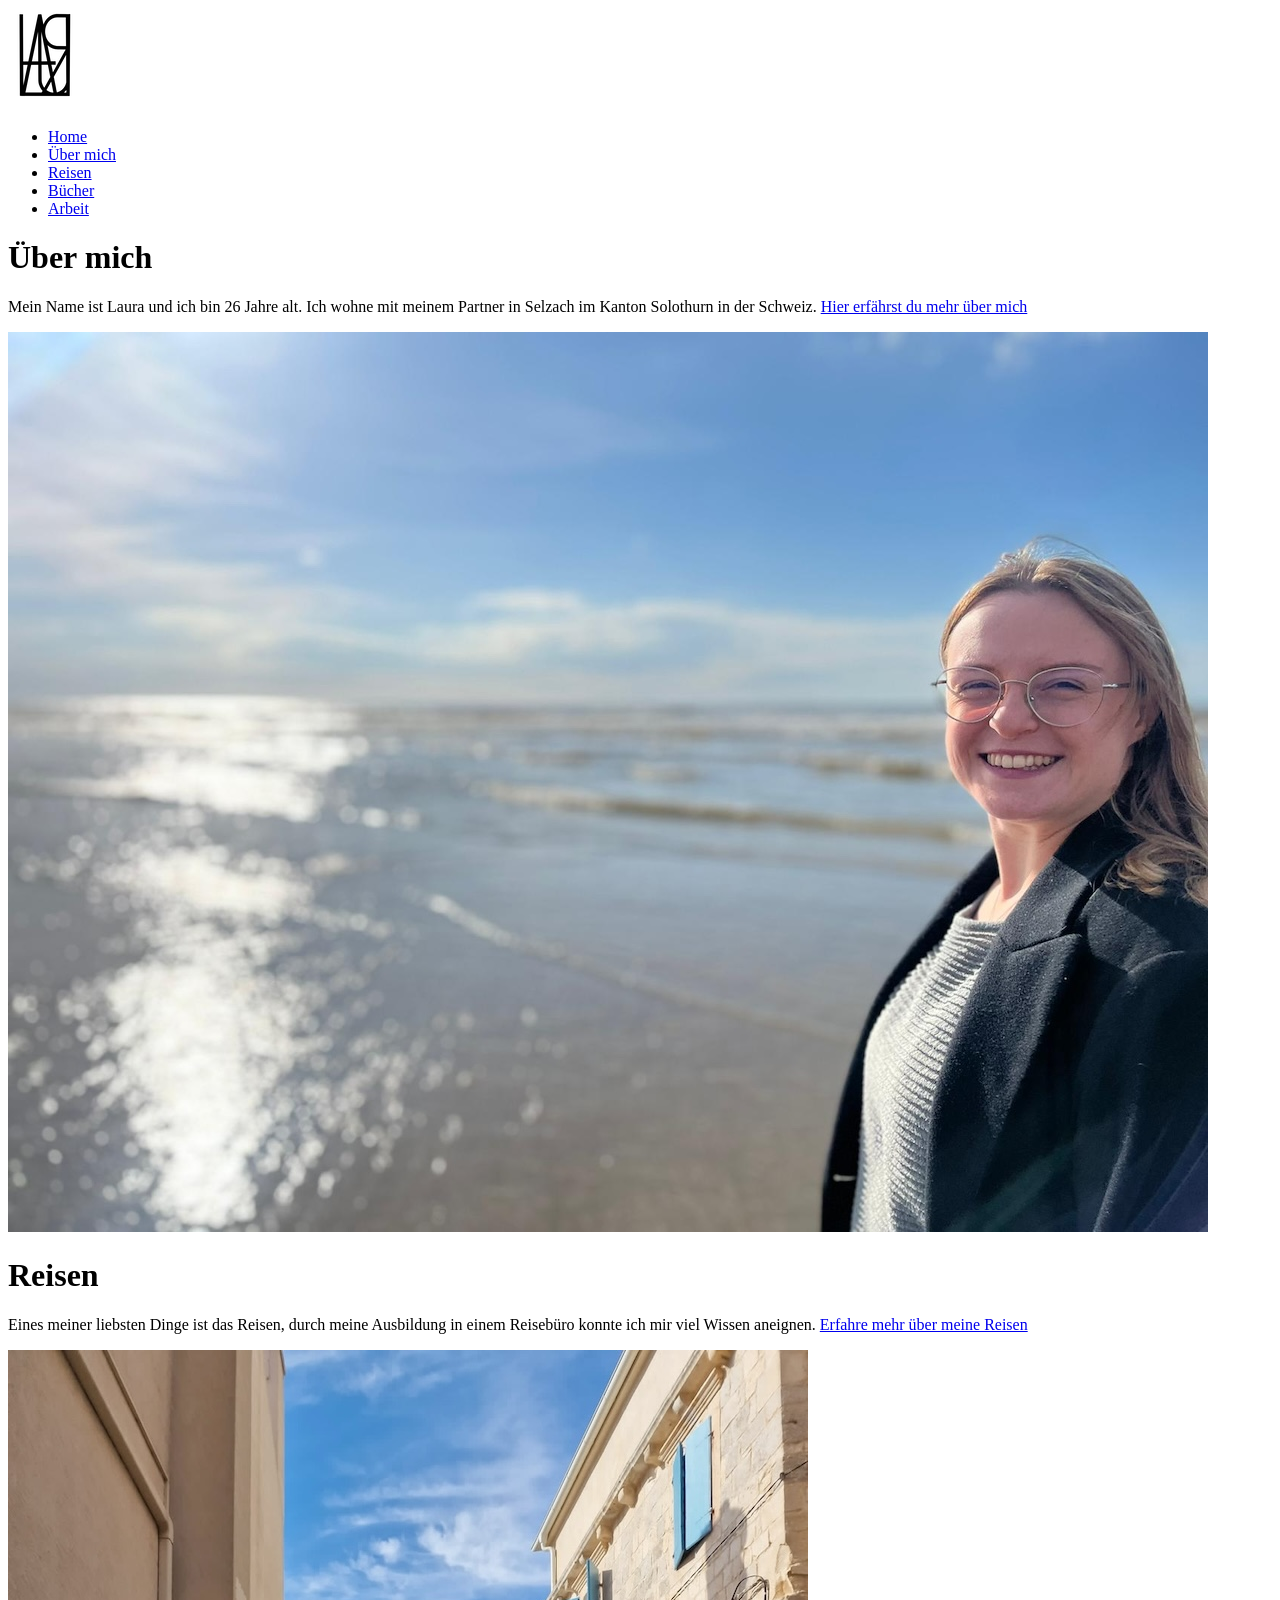
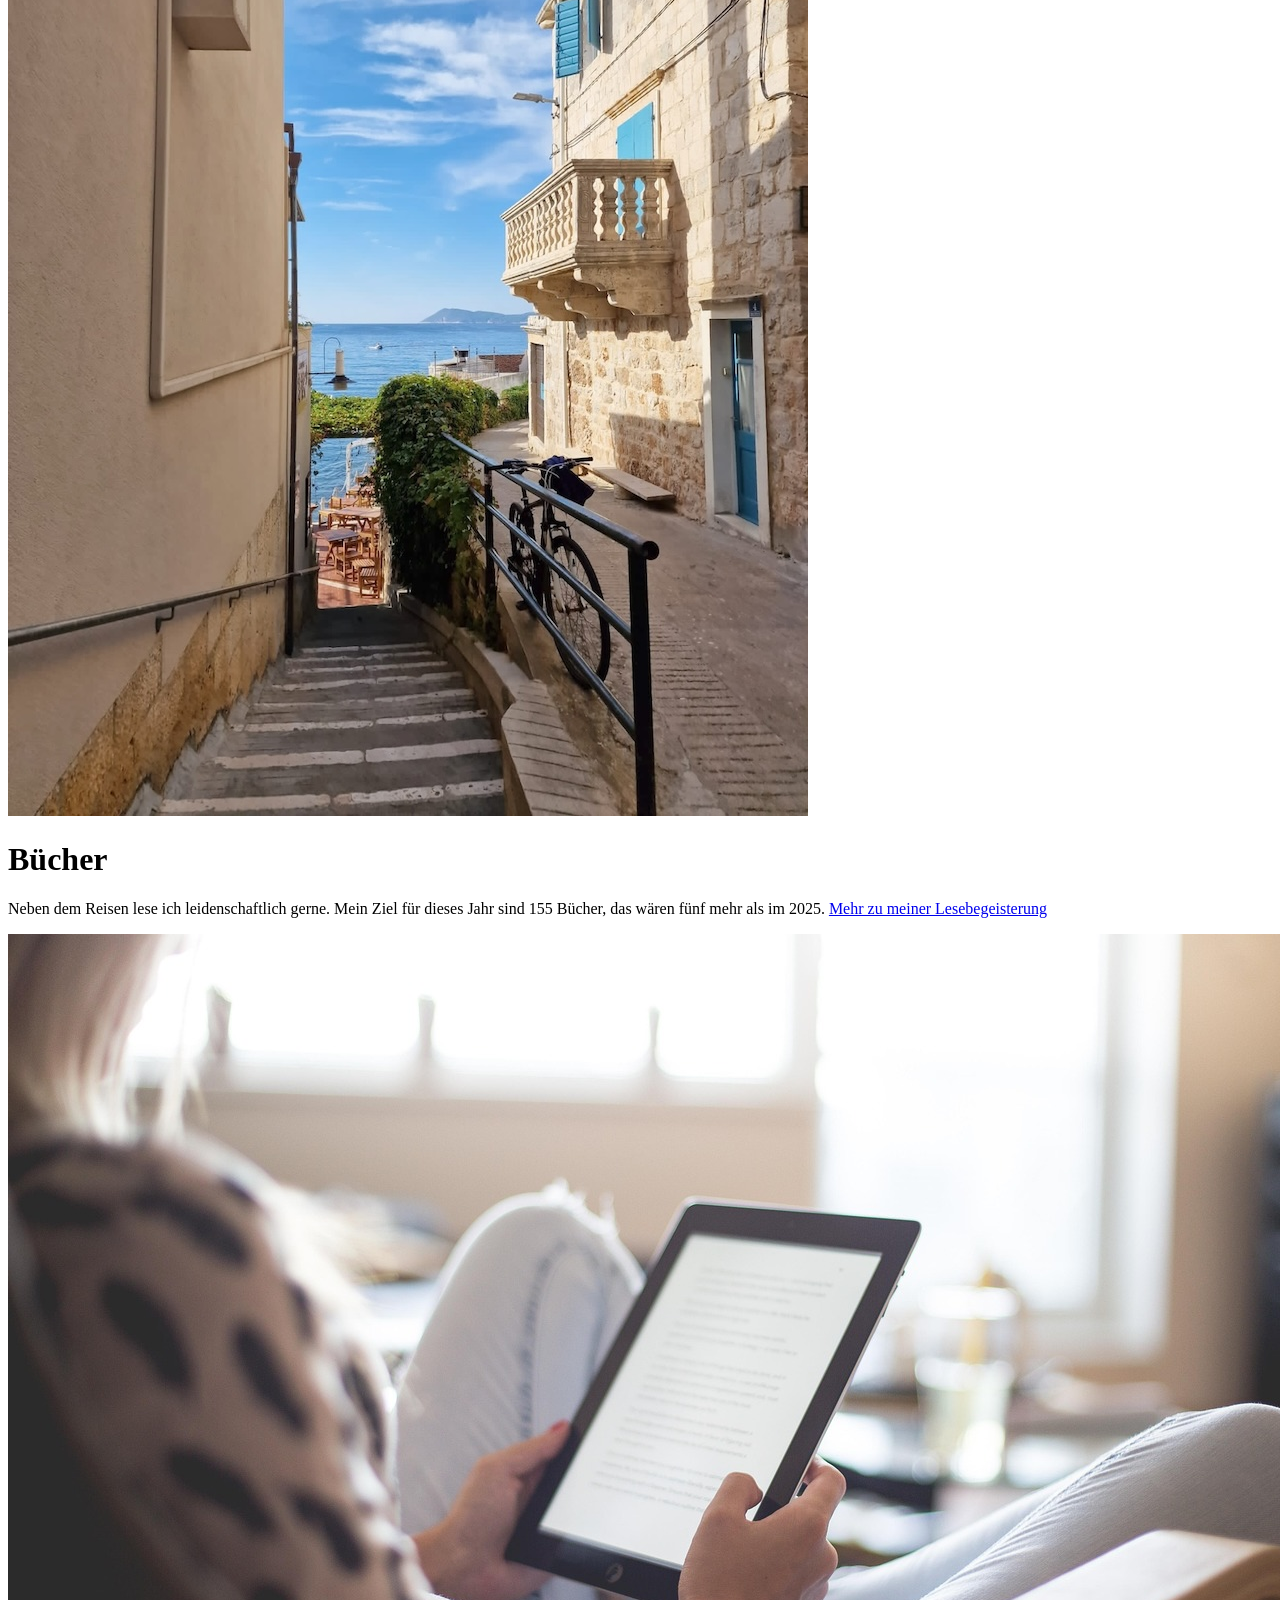
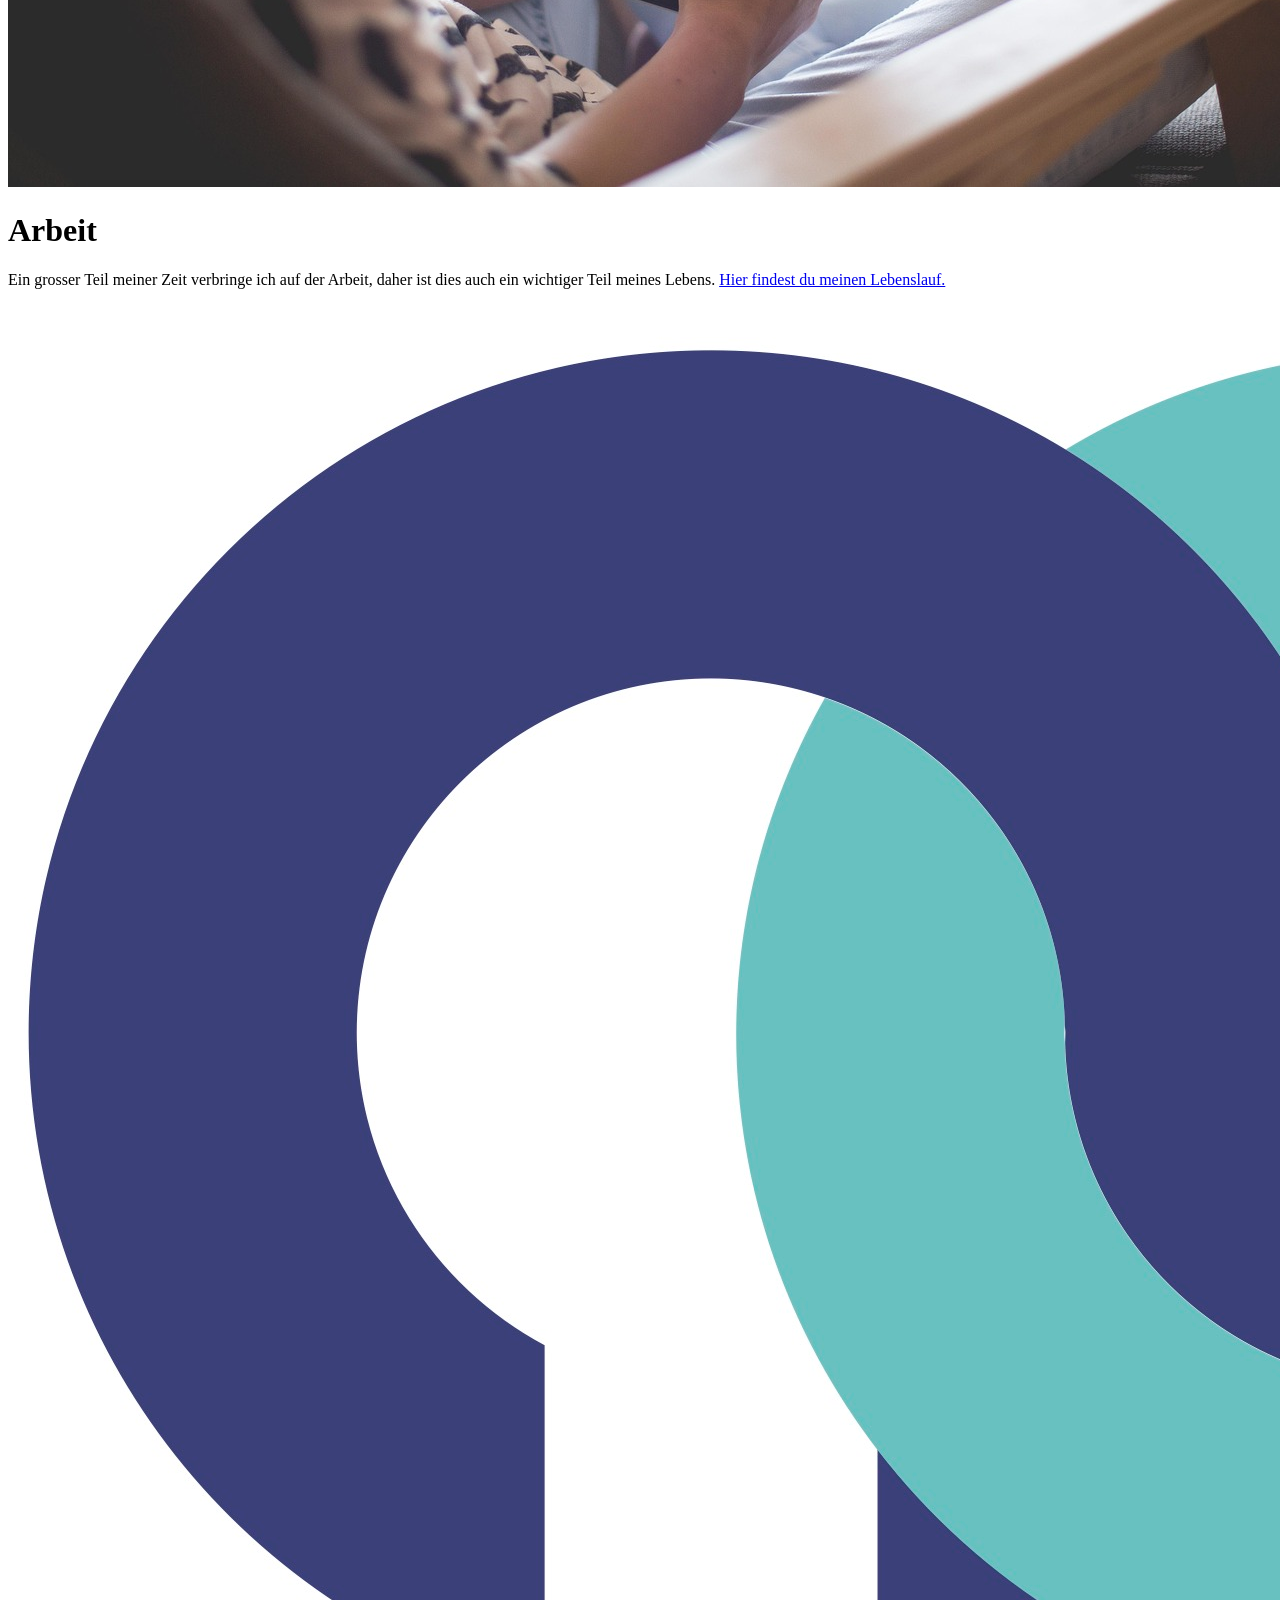
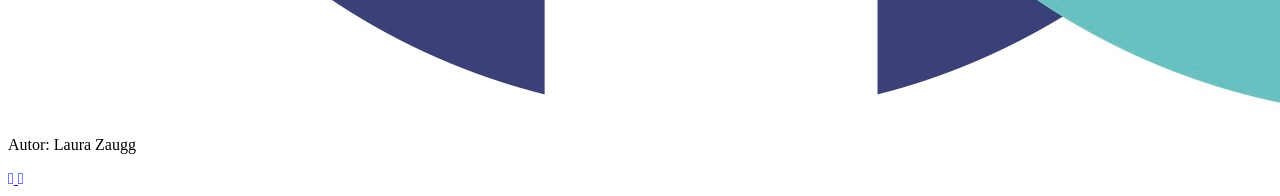
==== index.html @ 41acebec "CSS Structure: add structure for media queries" ====
<!DOCTYPE html>
<html lang="de">
    <head>
        <meta charset="UTF-8">
        <meta name="viewport" content="width=device-width, initial-scale=1.0">
        <link rel="stylesheet" href="css/style.css">
        <link rel="stylesheet" href="css/landingpage.css">
        <script src="/components/header.js" defer></script>
        <script src="/components/footer.js" defer></script>
        <title>Landing Page</title>
    </head>
    <body>

        <web-component-header></web-component-header>

        <main>
            <div class="previewContainer" id="aboutMe">
                <h1>Über mich</h1>
                <div class="previewText" id="aboutMeText">
                    <p>
                        Mein Name ist Laura und ich bin 26 Jahre alt. Ich wohne mit meinem
                        Partner in Selzach im Kanton Solothurn in der Schweiz.
                        <a href="html/aboutMe.html">Hier erfährst du mehr über mich</a>
                    </p>
                </div>
                <div class="previewImage" id="aboutMeImage">
                    <img src="images/landingPage/me.jpg" alt="Das bin ich, Laura Zaugg">
                </div>
            </div>

            <div class="previewContainer" id="travel">
                <h1>Reisen</h1>
                <div class="previewText" id="travelText">
                    <p>
                        Eines meiner liebsten Dinge ist das Reisen, durch meine Ausbildung
                        in einem Reisebüro konnte ich mir viel Wissen aneignen.
                        <a href="html/travel.html">Erfahre mehr über meine Reisen</a>
                    </p>
                </div>
                <div class="previewImage" id="travelImage">
                    <img src="images/landingPage/travel.jpg" alt="Reisebild Split, Kroatien">
                </div>
            </div>

            <div class="previewContainer" id="books">
                <h1>Bücher</h1>
                <div class="previewText" id="booksText">
                    <p>
                        Neben dem Reisen lese ich leidenschaftlich gerne. Mein Ziel für dieses
                        Jahr sind 155 Bücher, das wären fünf mehr als im 2025.
                        <a href="html/books.html">Mehr zu meiner Lesebegeisterung</a>
                    </p>
                </div>
                <div class="previewImage" id="booksImage">
                    <img src="images/landingPage/ereader.jpg" alt="Bild lesende Frau von pixabay">
                </div>
            </div>

            <div class="previewContainer" id="work">
                <h1>Arbeit</h1>
                <div class="previewText" id="workText">
                    <p>
                        Ein grosser Teil meiner Zeit verbringe ich auf der Arbeit,
                        daher ist dies auch ein wichtiger Teil meines Lebens.
                        <a href="html/work.html">Hier findest du meinen Lebenslauf.</a>
                    </p>
                </div>
                <div class="previewImage" id="workImage">
                    <img src="images/landingPage/work.jpg" alt="Abgekürztes iNOCARE AG Logo">
                </div>
            </div>
        </main>

        <web-component-footer></web-component-footer>
    </body>
</html>
---- css/landingpage.css ----
/* Grundstylings */




/* < 900px */





/* 900px - 1599px */
@media screen and (min-width: 900px) and (max-width: 1599px){

}


/* >= 1600px */
@media screen and (min-width: 1600px) {

}
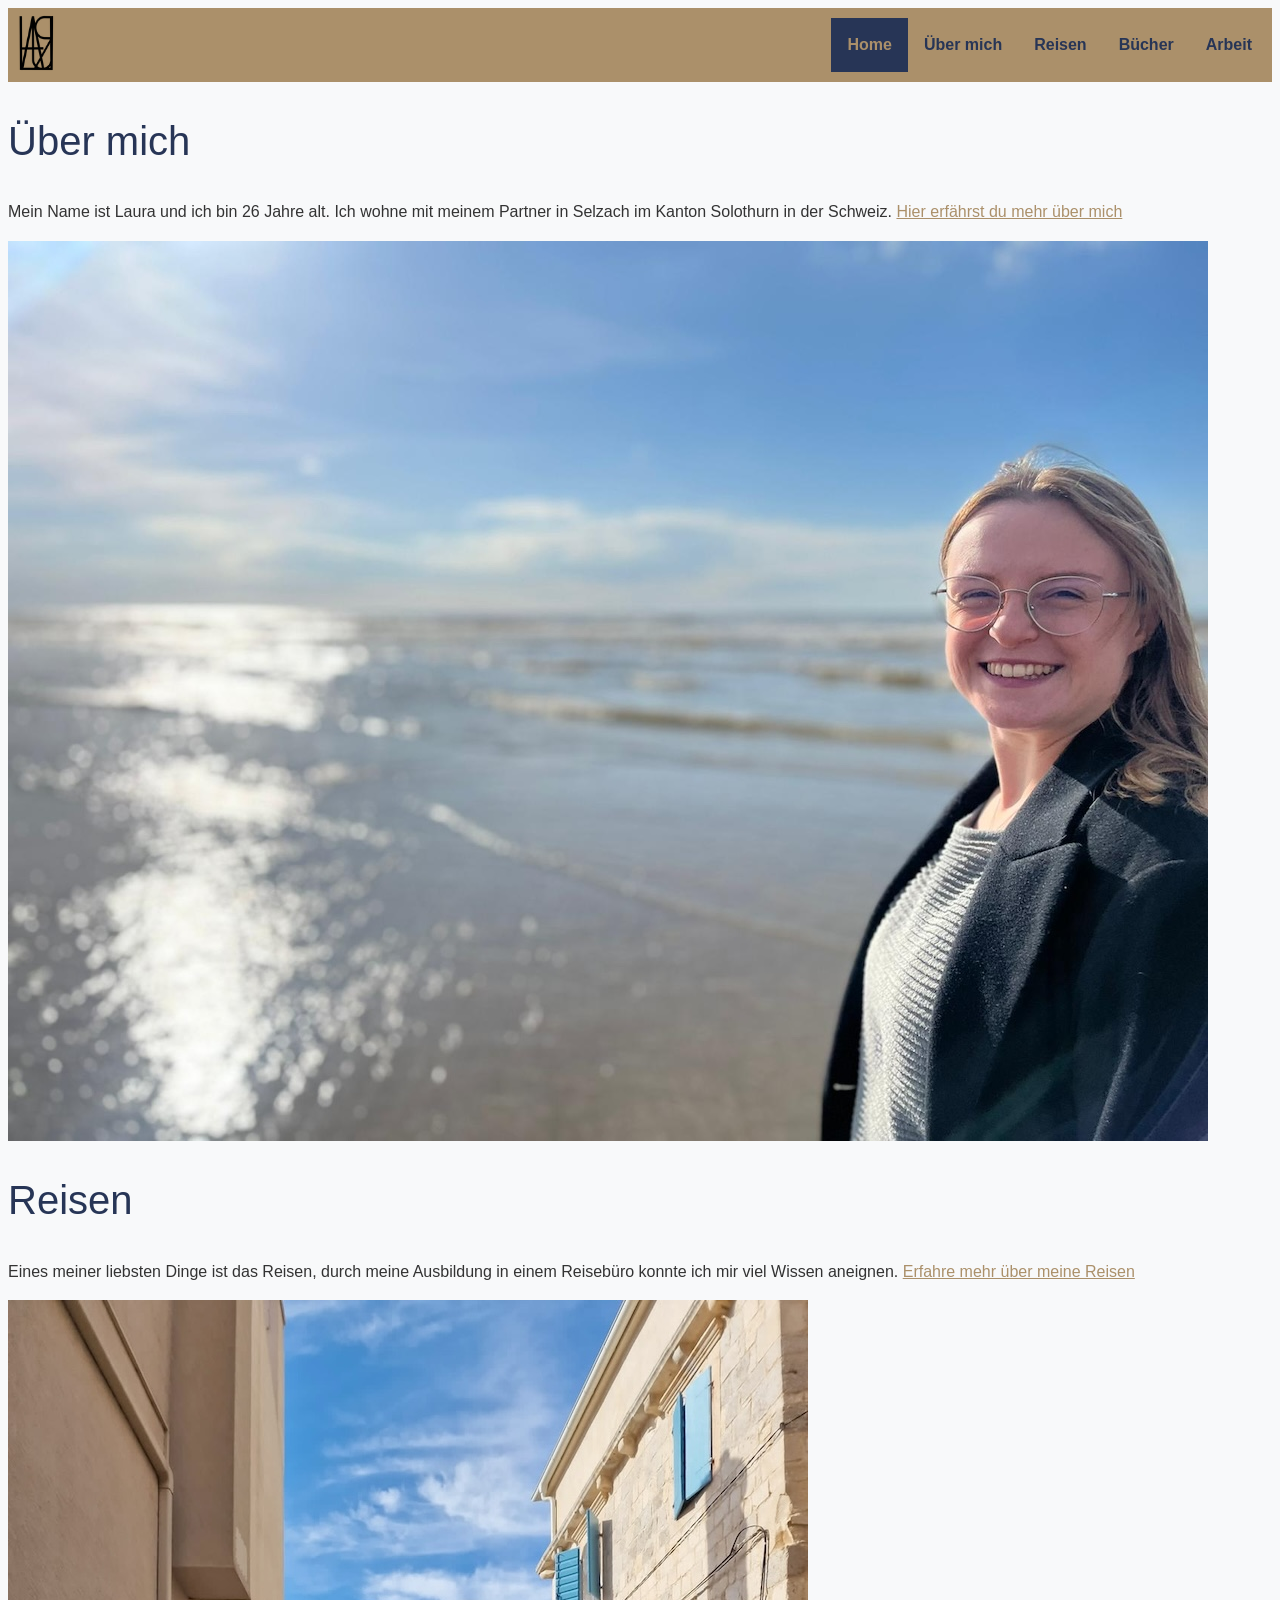
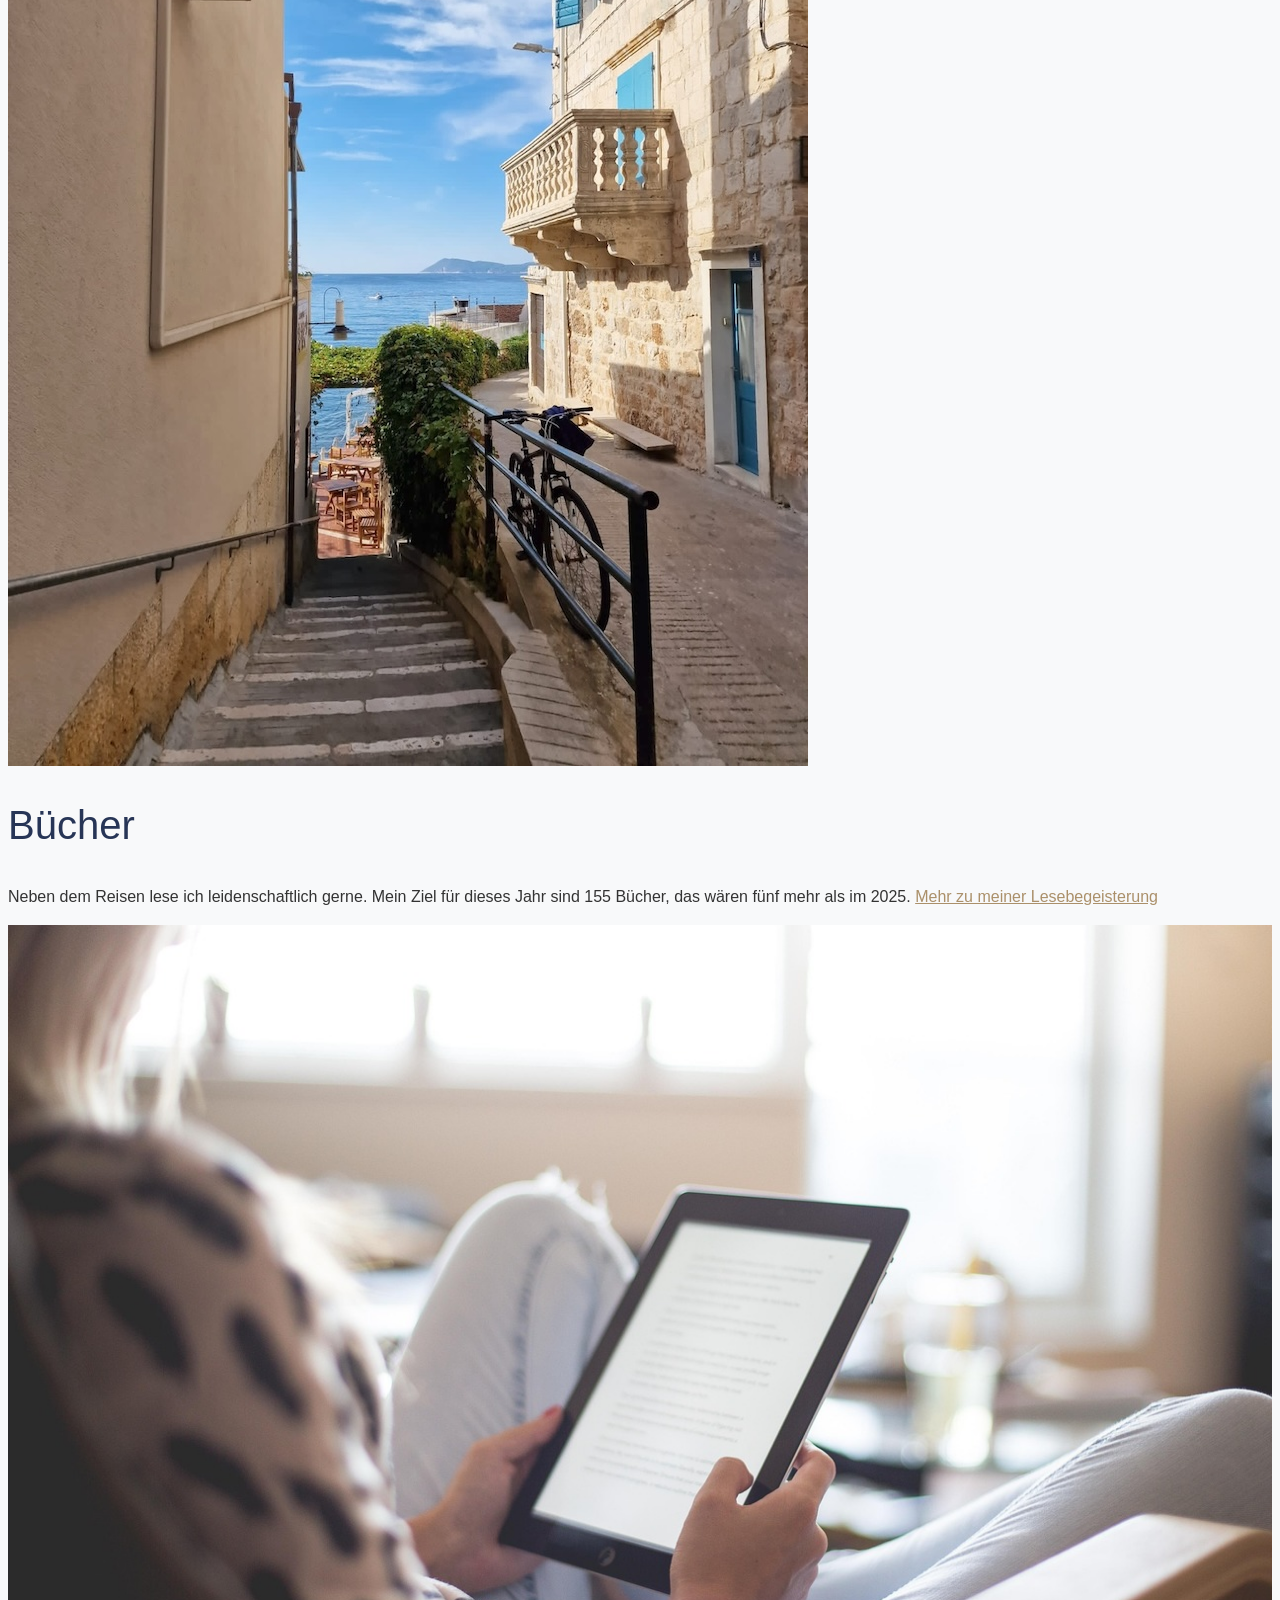
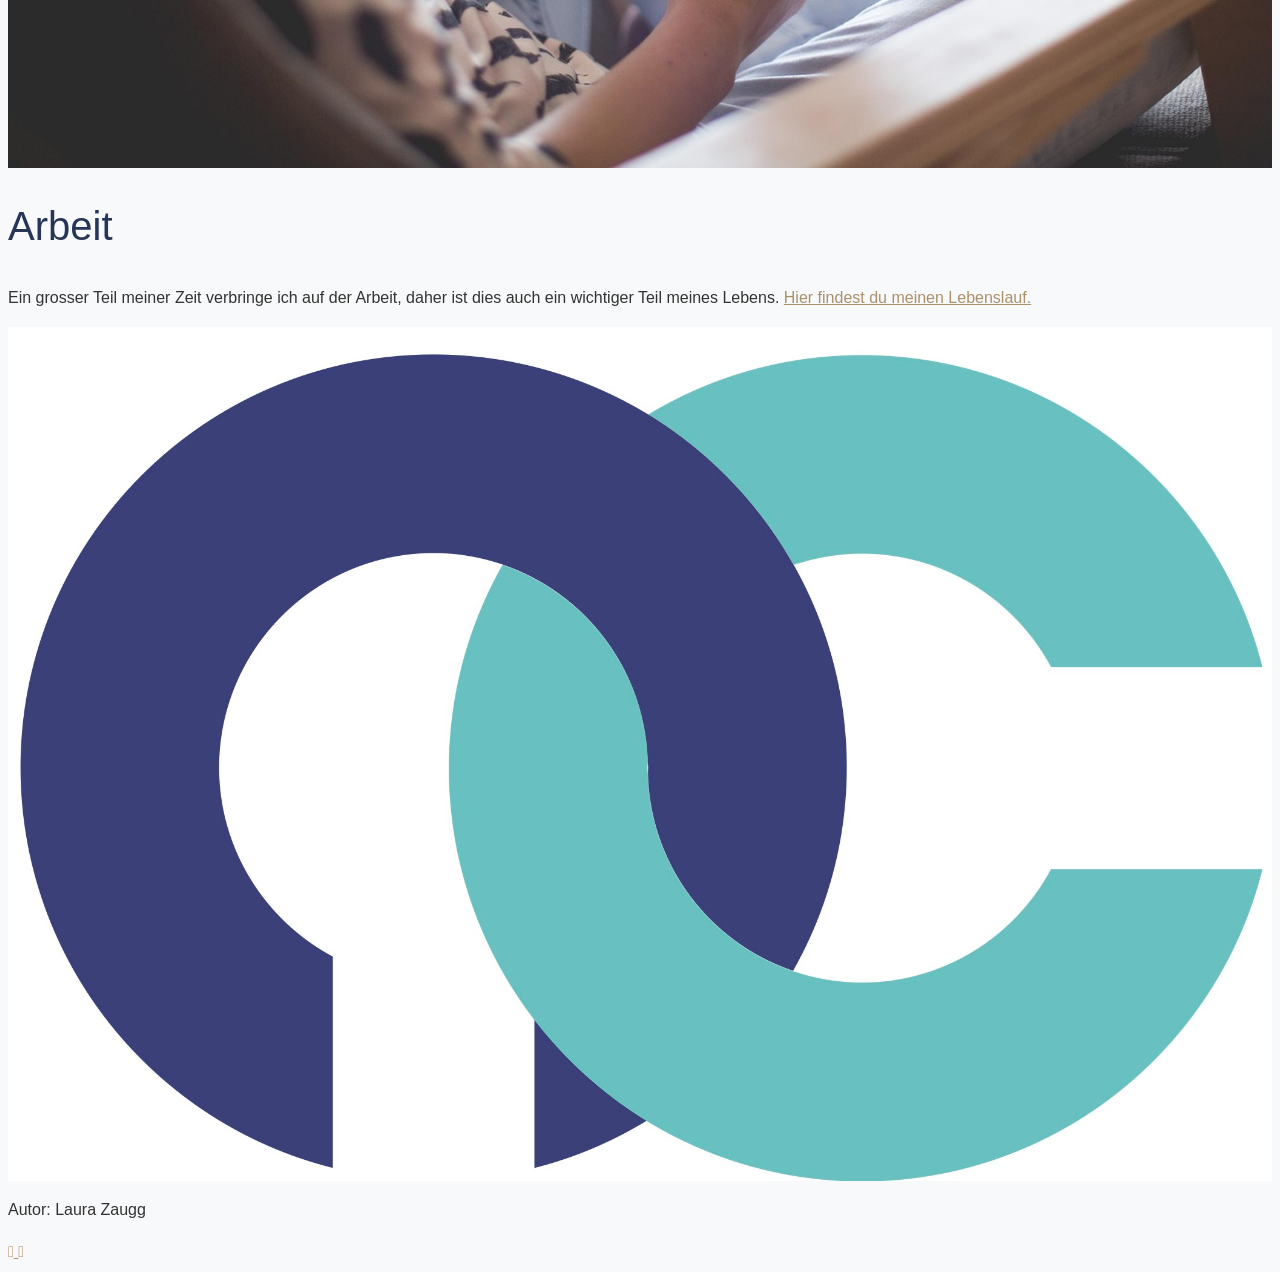
==== commit be72e15d: "CSS: Header styling first version incl. aktive page" ====
--- a/index.html
+++ b/index.html
@@ -3,8 +3,8 @@
     <head>
         <meta charset="UTF-8">
         <meta name="viewport" content="width=device-width, initial-scale=1.0">
-        <link rel="stylesheet" href="css/style.css">
-        <link rel="stylesheet" href="css/landingpage.css">
+        <link rel="stylesheet" href="/css/style.css">
+        <link rel="stylesheet" href="/css/landingpage.css">
         <script src="/components/header.js" defer></script>
         <script src="/components/footer.js" defer></script>
         <title>Landing Page</title>
@@ -20,7 +20,7 @@
                     <p>
                         Mein Name ist Laura und ich bin 26 Jahre alt. Ich wohne mit meinem
                         Partner in Selzach im Kanton Solothurn in der Schweiz.
-                        <a href="html/aboutMe.html">Hier erfährst du mehr über mich</a>
+                        <a href="/html/aboutMe.html">Hier erfährst du mehr über mich</a>
                     </p>
                 </div>
                 <div class="previewImage" id="aboutMeImage">
@@ -34,7 +34,7 @@
                     <p>
                         Eines meiner liebsten Dinge ist das Reisen, durch meine Ausbildung
                         in einem Reisebüro konnte ich mir viel Wissen aneignen.
-                        <a href="html/travel.html">Erfahre mehr über meine Reisen</a>
+                        <a href="/html/travel.html">Erfahre mehr über meine Reisen</a>
                     </p>
                 </div>
                 <div class="previewImage" id="travelImage">
@@ -48,7 +48,7 @@
                     <p>
                         Neben dem Reisen lese ich leidenschaftlich gerne. Mein Ziel für dieses
                         Jahr sind 155 Bücher, das wären fünf mehr als im 2025.
-                        <a href="html/books.html">Mehr zu meiner Lesebegeisterung</a>
+                        <a href="/html/books.html">Mehr zu meiner Lesebegeisterung</a>
                     </p>
                 </div>
                 <div class="previewImage" id="booksImage">
@@ -62,7 +62,7 @@
                     <p>
                         Ein grosser Teil meiner Zeit verbringe ich auf der Arbeit,
                         daher ist dies auch ein wichtiger Teil meines Lebens.
-                        <a href="html/work.html">Hier findest du meinen Lebenslauf.</a>
+                        <a href="/html/work.html">Hier findest du meinen Lebenslauf.</a>
                     </p>
                 </div>
                 <div class="previewImage" id="workImage">
--- a/css/style.css
+++ b/css/style.css
@@ -0,0 +1,49 @@
+:root {
+    --primary-color: #273556;
+    --accent-color: #ab906a;
+    --background-color: #f8f9fa;
+    --heading-color: #3f4f75;
+    --text-color: #333333;
+}
+
+body {
+    font-family: 'Verdana', 'Tahoma', sans-serif;
+    font-size: 1rem;
+    color: var(--text-color);
+    background-color: var(--background-color);
+    line-height: 1.6;
+}
+
+/* Text */
+h1 {
+    font-size: 2.5rem;
+    color: var(--primary-color);
+    font-weight: 500;
+}
+h2 {
+    font-size: 1.5rem;
+    color: var(--heading-color);
+    font-weight: 600;
+}
+h3 {
+    font-size: 1rem;
+    font-weight: 700;
+}
+p {
+    font-size: 1rem;
+}
+
+/* Globale Elemente */
+a {
+    color: var(--accent-color);
+}
+
+a:hover {
+    color: var(--heading-color);
+}
+
+img {
+    max-width: 100%;
+    height: auto;
+    display: block;
+}
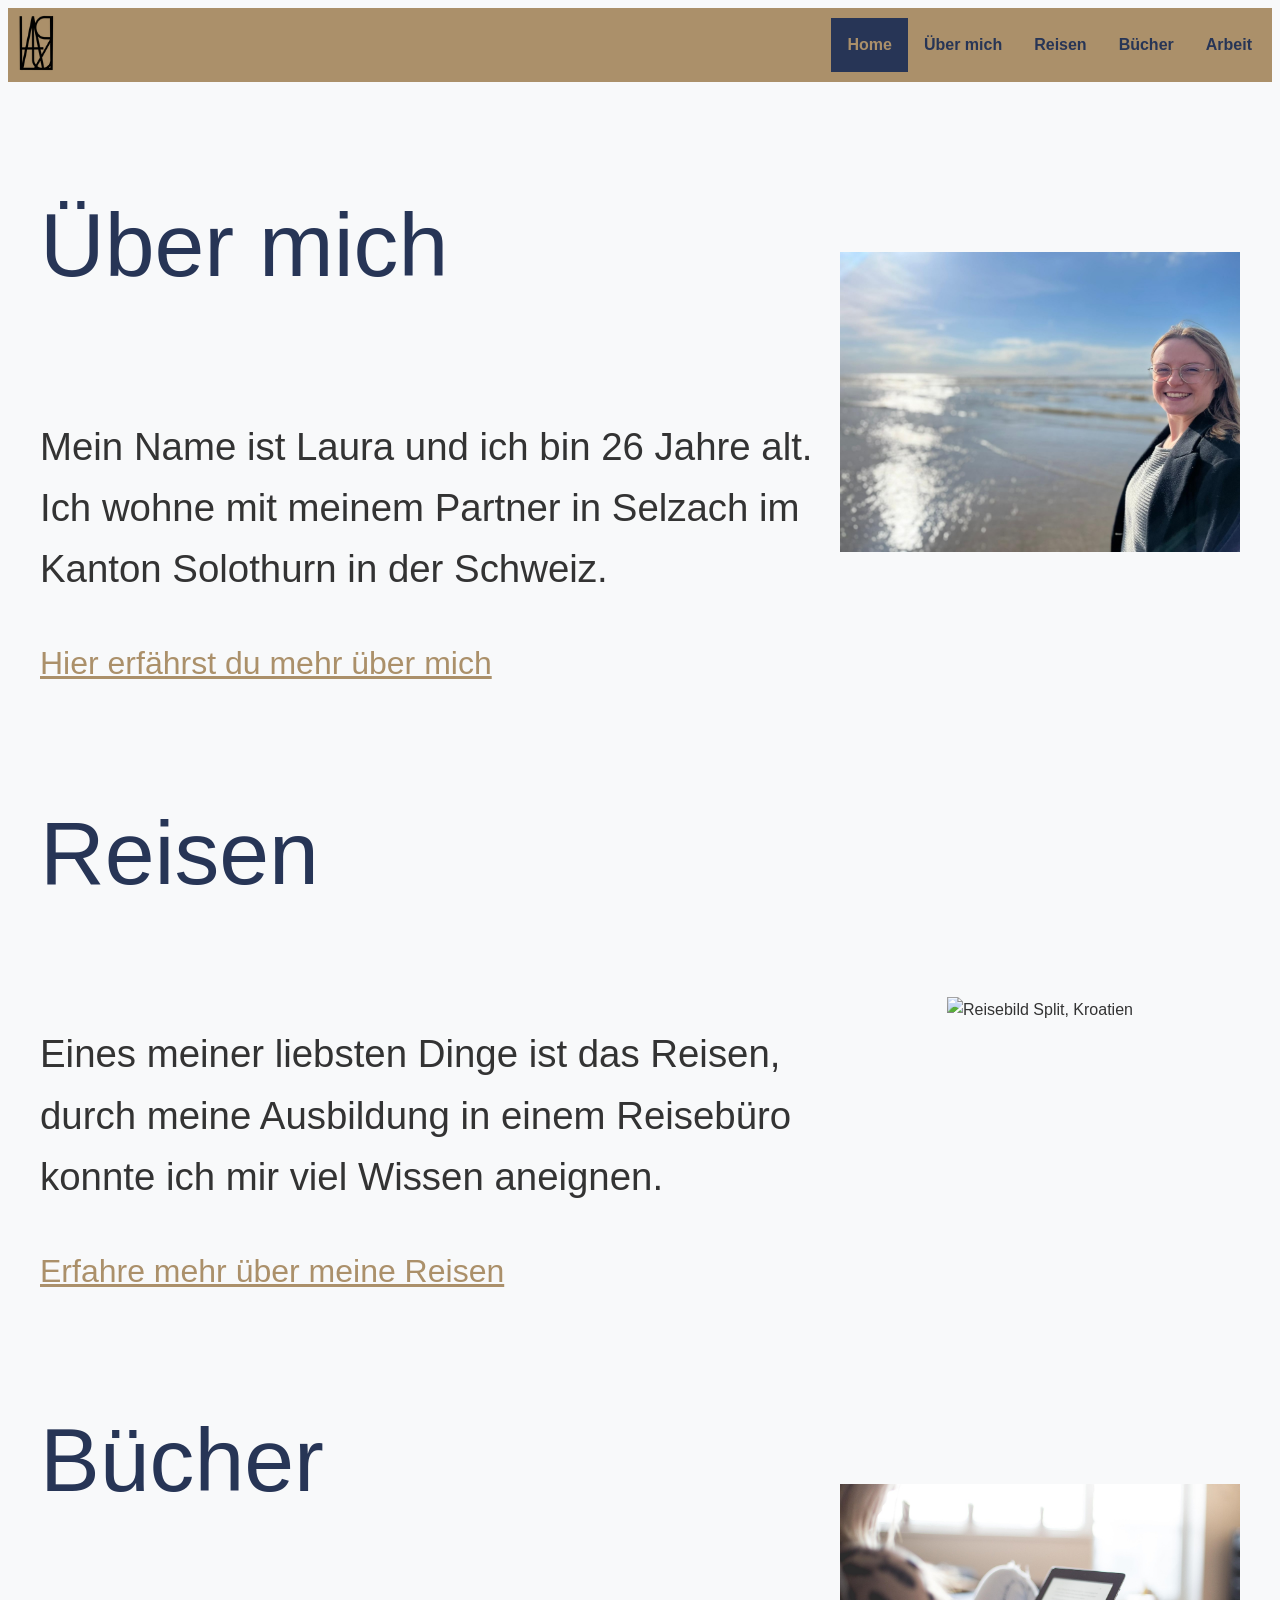
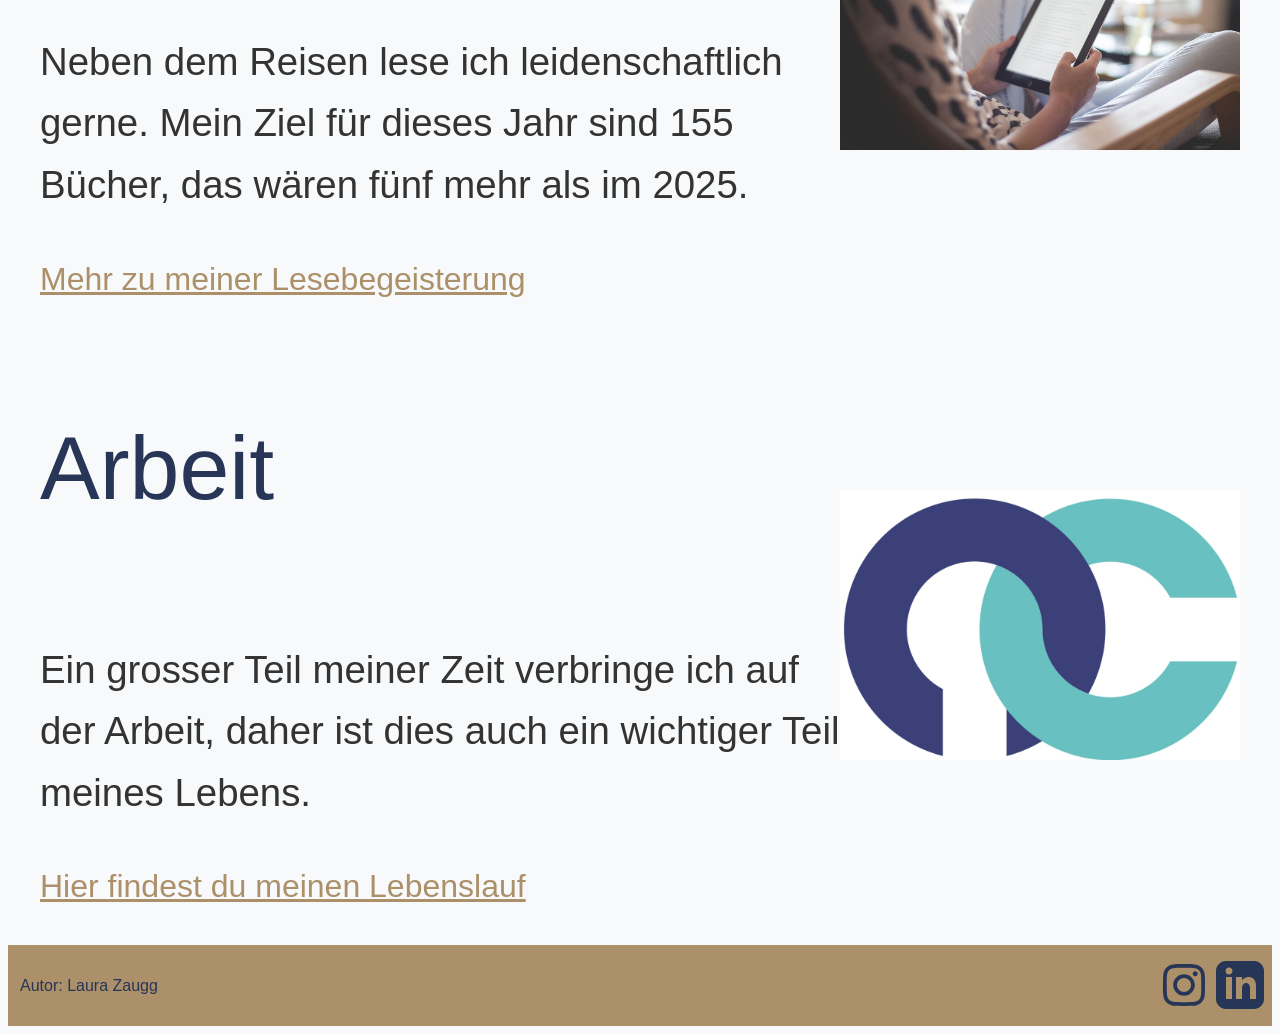
==== commit 7e0e715c: "CSS - landingpage: Add CSS for <900" ====
--- a/index.html
+++ b/index.html
@@ -20,8 +20,8 @@
                     <p>
                         Mein Name ist Laura und ich bin 26 Jahre alt. Ich wohne mit meinem
                         Partner in Selzach im Kanton Solothurn in der Schweiz.
-                        <a href="/html/aboutMe.html">Hier erfährst du mehr über mich</a>
                     </p>
+                    <a href="/html/aboutMe.html">Hier erfährst du mehr über mich</a>
                 </div>
                 <div class="previewImage" id="aboutMeImage">
                     <img src="images/landingPage/me.jpg" alt="Das bin ich, Laura Zaugg">
@@ -34,11 +34,11 @@
                     <p>
                         Eines meiner liebsten Dinge ist das Reisen, durch meine Ausbildung
                         in einem Reisebüro konnte ich mir viel Wissen aneignen.
-                        <a href="/html/travel.html">Erfahre mehr über meine Reisen</a>
                     </p>
+                    <a href="/html/travel.html">Erfahre mehr über meine Reisen</a>
                 </div>
                 <div class="previewImage" id="travelImage">
-                    <img src="images/landingPage/travel.jpg" alt="Reisebild Split, Kroatien">
+                    <img src="images/landingPage/travel.png" alt="Reisebild Split, Kroatien">
                 </div>
             </div>
 
@@ -48,8 +48,8 @@
                     <p>
                         Neben dem Reisen lese ich leidenschaftlich gerne. Mein Ziel für dieses
                         Jahr sind 155 Bücher, das wären fünf mehr als im 2025.
-                        <a href="/html/books.html">Mehr zu meiner Lesebegeisterung</a>
                     </p>
+                    <a href="/html/books.html">Mehr zu meiner Lesebegeisterung</a>
                 </div>
                 <div class="previewImage" id="booksImage">
                     <img src="images/landingPage/ereader.jpg" alt="Bild lesende Frau von pixabay">
@@ -62,8 +62,8 @@
                     <p>
                         Ein grosser Teil meiner Zeit verbringe ich auf der Arbeit,
                         daher ist dies auch ein wichtiger Teil meines Lebens.
-                        <a href="/html/work.html">Hier findest du meinen Lebenslauf.</a>
                     </p>
+                    <a href="/html/work.html">Hier findest du meinen Lebenslauf</a>
                 </div>
                 <div class="previewImage" id="workImage">
                     <img src="images/landingPage/work.jpg" alt="Abgekürztes iNOCARE AG Logo">
--- a/css/landingpage.css
+++ b/css/landingpage.css
@@ -1,11 +1,50 @@
 /* Grundstylings */
+main {
+    display: grid;
+    gap: 2rem;
+    padding: 2rem;
+}
+span {
 
-
-
+}
 
 /* < 900px */
-
-
+main {
+    grid-template-columns: 1fr;
+}
+.previewContainer {
+    display: grid;
+    grid-template-columns: 2fr 1fr;
+    grid-template-rows: auto auto;
+}
+.previewContainer h1 {
+    grid-column: 1;
+    grid-row: 1;
+    align-content: end;
+    font-size: 7vw;
+}
+.previewText {
+    grid-column: 1;
+    grid-row: 2;
+    align-content: start;
+}
+.previewText p {
+    font-size: 3vw;
+}
+.previewText a {
+    font-size: 2.5vw;
+}
+.previewImage {
+    grid-column: 2;
+    grid-row: 1 / 3;
+    justify-self: center;
+    align-self: center;
+}
+.previewImage img {
+    width: 100%;
+    height: auto;
+    display: block;
+}
 
 
 
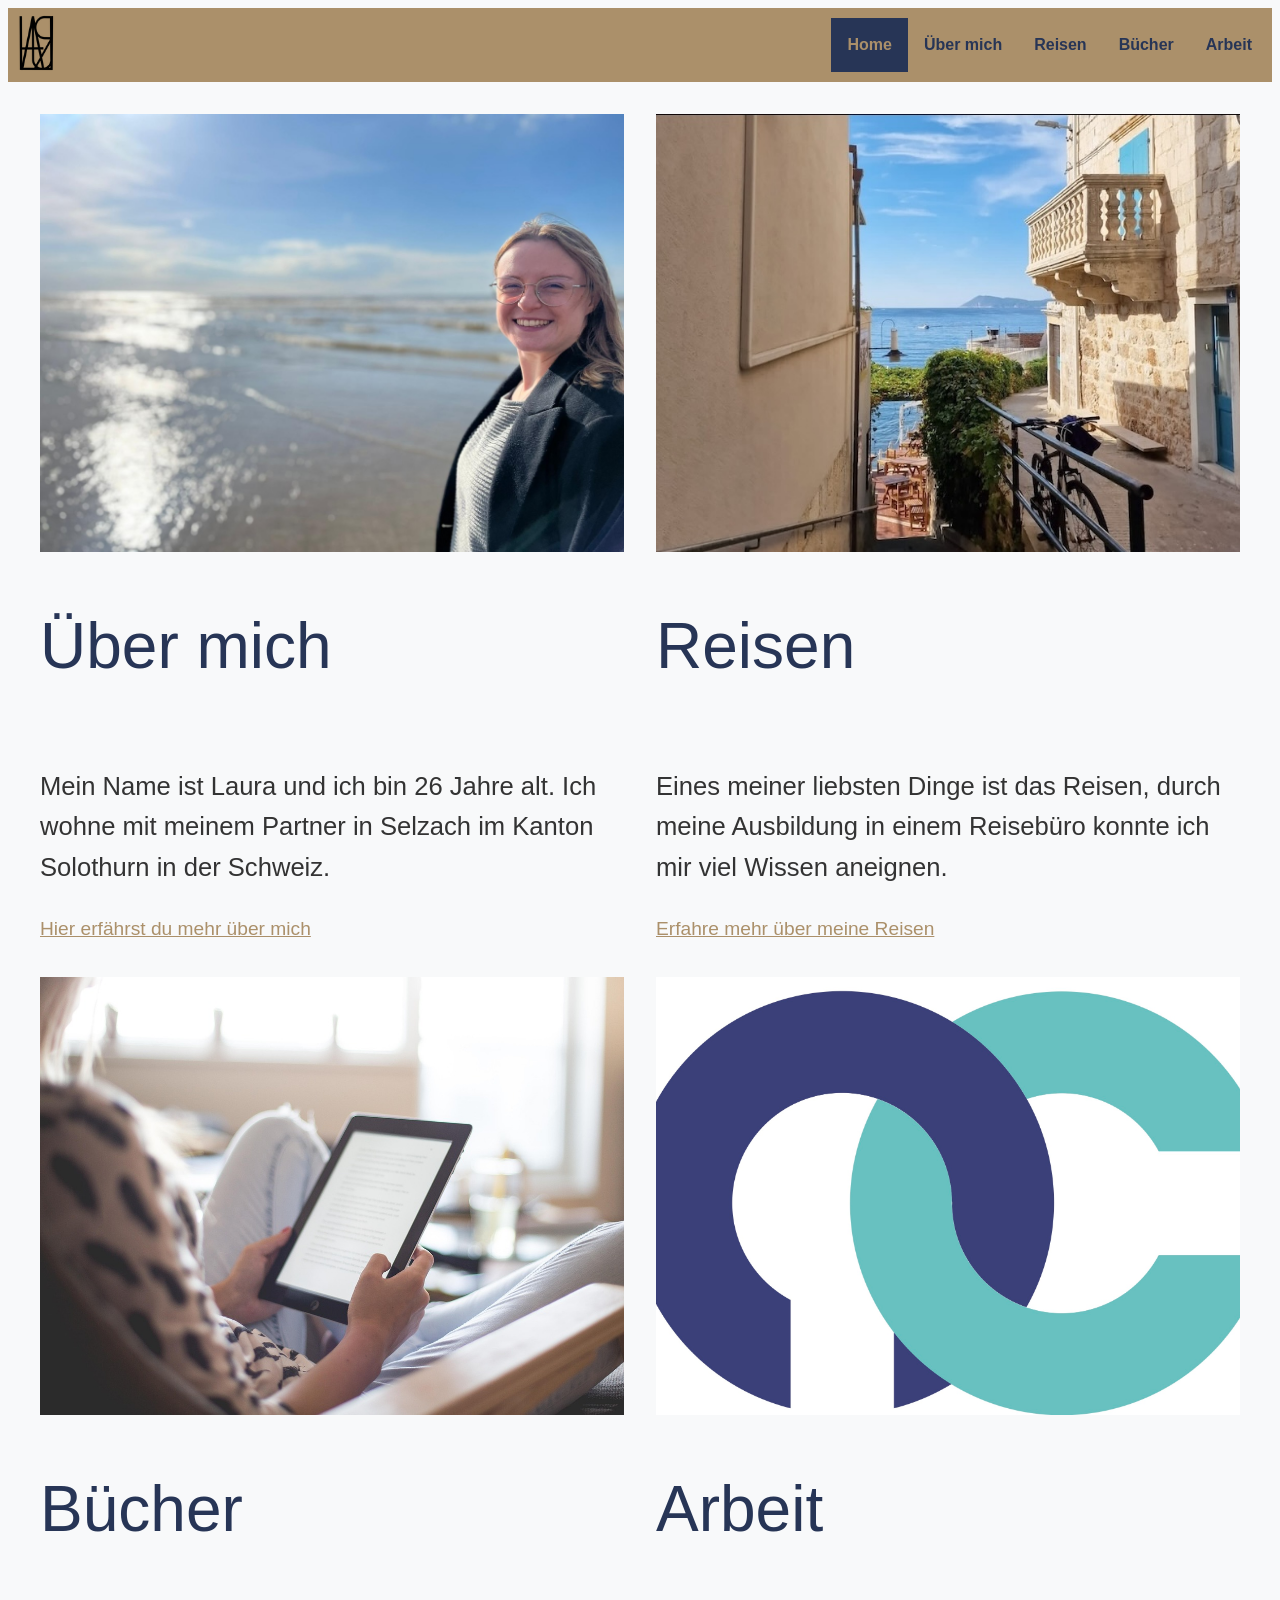
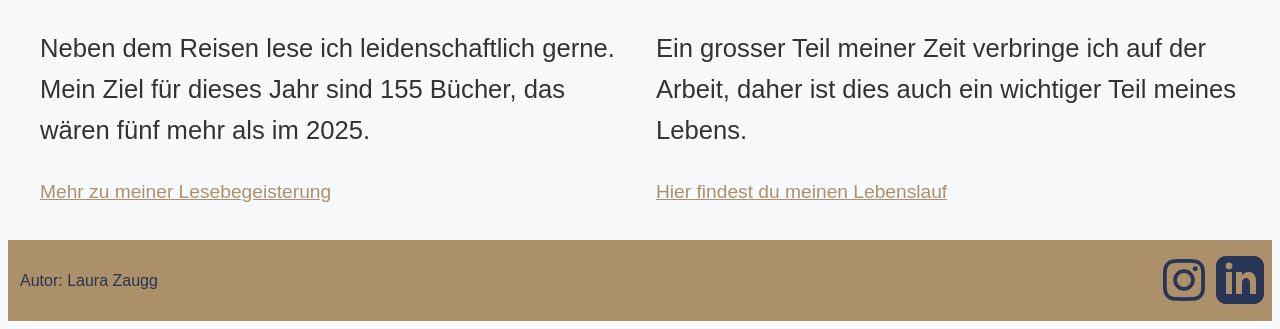
==== commit 78c81b59: "CSS - landingpage: Add CSS for 900 - 1599" ====
--- a/index.html
+++ b/index.html
@@ -38,7 +38,7 @@
                     <a href="/html/travel.html">Erfahre mehr über meine Reisen</a>
                 </div>
                 <div class="previewImage" id="travelImage">
-                    <img src="images/landingPage/travel.png" alt="Reisebild Split, Kroatien">
+                    <img src="images/landingPage/travel.jpg" alt="Reisebild Split, Kroatien">
                 </div>
             </div>
 
--- a/css/landingpage.css
+++ b/css/landingpage.css
@@ -47,10 +47,39 @@
 }
 
 
-
 /* 900px - 1599px */
 @media screen and (min-width: 900px) and (max-width: 1599px){
-
+    main {
+        grid-template-columns: 1fr 1fr;
+    }
+    .previewContainer {
+        display: grid;
+        grid-template-columns: auto;
+        grid-template-rows: auto;
+    }
+    .previewImage {
+        grid-column: 1;
+        grid-row: 1;
+    }
+    .previewImage img {
+        width: 100%;
+        aspect-ratio: 4 / 3;
+        object-fit: cover;
+    }
+    .previewContainer h1 {
+        grid-row: 2;
+        font-size: 5vw;
+    }
+    .previewText {
+        grid-row: 3;
+        align-content: start;
+    }
+    .previewText p {
+        font-size: 2vw;
+    }
+    .previewText a {
+        font-size: 1.5vw;
+    }
 }
 
 
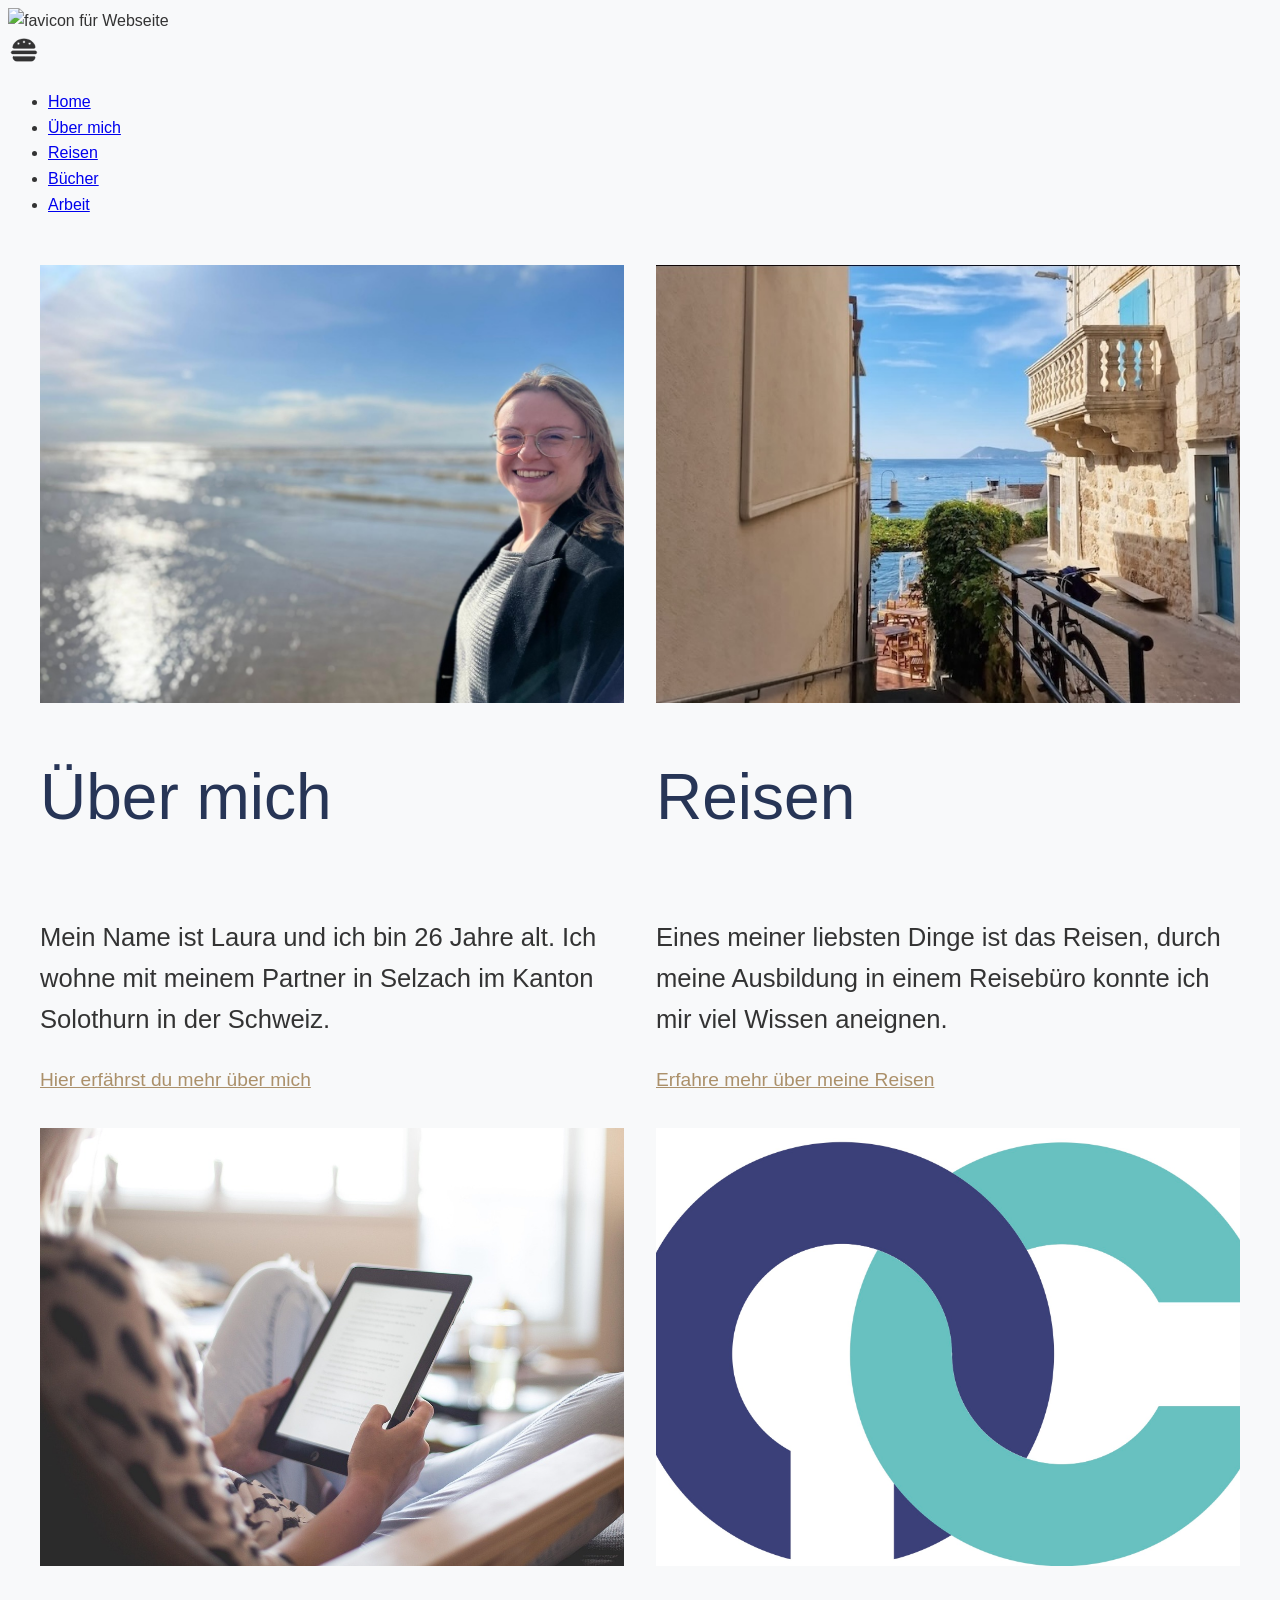
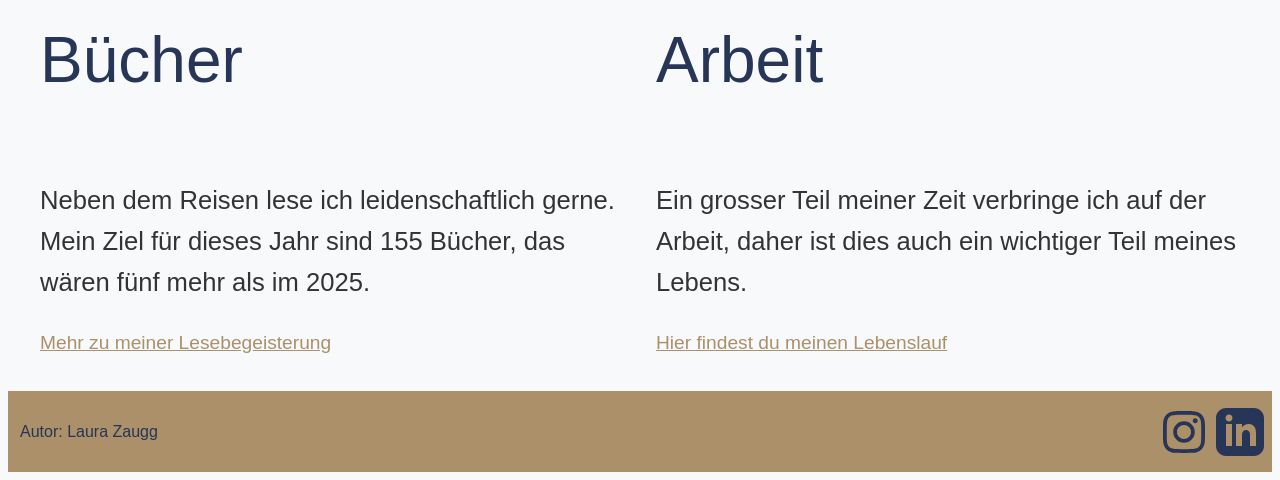
==== commit 1a1ed029: "Repair of links: didnt work in GitHub Deployment" ====
--- a/index.html
+++ b/index.html
@@ -3,10 +3,10 @@
     <head>
         <meta charset="UTF-8">
         <meta name="viewport" content="width=device-width, initial-scale=1.0">
-        <link rel="stylesheet" href="/css/style.css">
-        <link rel="stylesheet" href="/css/landingpage.css">
-        <script src="/components/header.js" defer></script>
-        <script src="/components/footer.js" defer></script>
+        <link rel="stylesheet" href="css/style.css">
+        <link rel="stylesheet" href="css/landingpage.css">
+        <script src="components/header.js" defer></script>
+        <script src="components/footer.js" defer></script>
         <title>Landing Page</title>
     </head>
     <body>
@@ -21,7 +21,7 @@
                         Mein Name ist Laura und ich bin 26 Jahre alt. Ich wohne mit meinem
                         Partner in Selzach im Kanton Solothurn in der Schweiz.
                     </p>
-                    <a href="/html/aboutMe.html">Hier erfährst du mehr über mich</a>
+                    <a href="html/aboutMe.html">Hier erfährst du mehr über mich</a>
                 </div>
                 <div class="previewImage" id="aboutMeImage">
                     <img src="images/landingPage/me.jpg" alt="Das bin ich, Laura Zaugg">
@@ -35,7 +35,7 @@
                         Eines meiner liebsten Dinge ist das Reisen, durch meine Ausbildung
                         in einem Reisebüro konnte ich mir viel Wissen aneignen.
                     </p>
-                    <a href="/html/travel.html">Erfahre mehr über meine Reisen</a>
+                    <a href="html/travel.html">Erfahre mehr über meine Reisen</a>
                 </div>
                 <div class="previewImage" id="travelImage">
                     <img src="images/landingPage/travel.jpg" alt="Reisebild Split, Kroatien">
@@ -49,7 +49,7 @@
                         Neben dem Reisen lese ich leidenschaftlich gerne. Mein Ziel für dieses
                         Jahr sind 155 Bücher, das wären fünf mehr als im 2025.
                     </p>
-                    <a href="/html/books.html">Mehr zu meiner Lesebegeisterung</a>
+                    <a href="html/books.html">Mehr zu meiner Lesebegeisterung</a>
                 </div>
                 <div class="previewImage" id="booksImage">
                     <img src="images/landingPage/ereader.jpg" alt="Bild lesende Frau von pixabay">
@@ -63,7 +63,7 @@
                         Ein grosser Teil meiner Zeit verbringe ich auf der Arbeit,
                         daher ist dies auch ein wichtiger Teil meines Lebens.
                     </p>
-                    <a href="/html/work.html">Hier findest du meinen Lebenslauf</a>
+                    <a href="html/work.html">Hier findest du meinen Lebenslauf</a>
                 </div>
                 <div class="previewImage" id="workImage">
                     <img src="images/landingPage/work.jpg" alt="Abgekürztes iNOCARE AG Logo">
--- a/css/style.css
+++ b/css/style.css
@@ -12,6 +12,9 @@
     color: var(--text-color);
     background-color: var(--background-color);
     line-height: 1.6;
+}
+html {
+    scroll-behavior: smooth;
 }
 
 /* Text */
--- a/css/landingpage.css
+++ b/css/landingpage.css
@@ -72,7 +72,7 @@
     }
     .previewText {
         grid-row: 3;
-        align-content: start;
+        align-self: start;
     }
     .previewText p {
         font-size: 2vw;
@@ -85,5 +85,38 @@
 
 /* >= 1600px */
 @media screen and (min-width: 1600px) {
-
-}
+    main {
+        grid-template-columns: 1fr 1fr 1fr 1fr;
+        align-items: stretch;
+    }
+    .previewContainer {
+        display: flex;
+        flex-direction: column;
+        height: 100%;
+    }
+    .previewImage {
+        order: 1;
+        align-content: start;
+    }
+    .previewImage img {
+        width: 100%;
+        aspect-ratio: 4 / 3;
+        object-fit: cover;
+    }
+    .previewContainer h1 {
+        font-size: 3.5vw;
+        align-self: start;
+    }
+    .previewText {
+        align-content: start;
+        flex-grow: 1;
+    }
+    .previewText p {
+        font-size: 1.5vw;
+        align-self: start;
+    }
+    .previewText a {
+        font-size: 1.2vw;
+        align-self: start;
+    }
+}
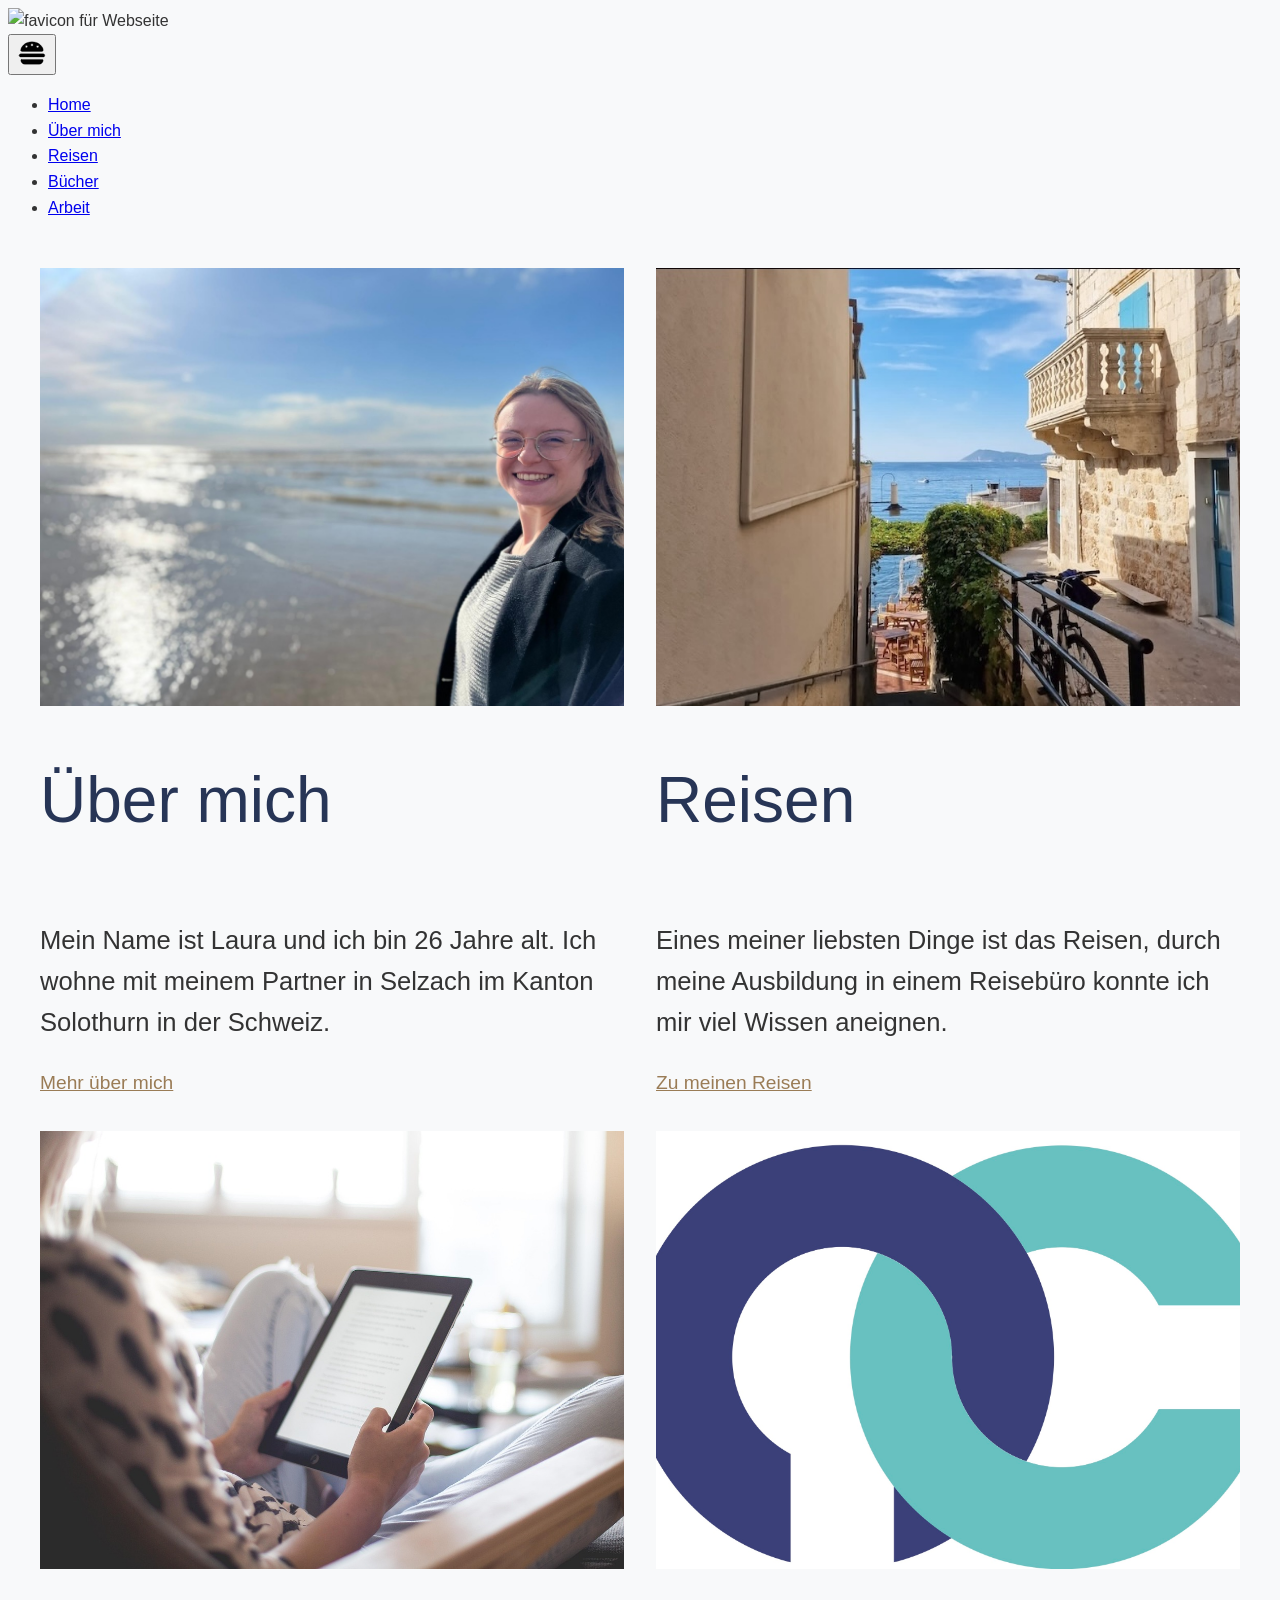
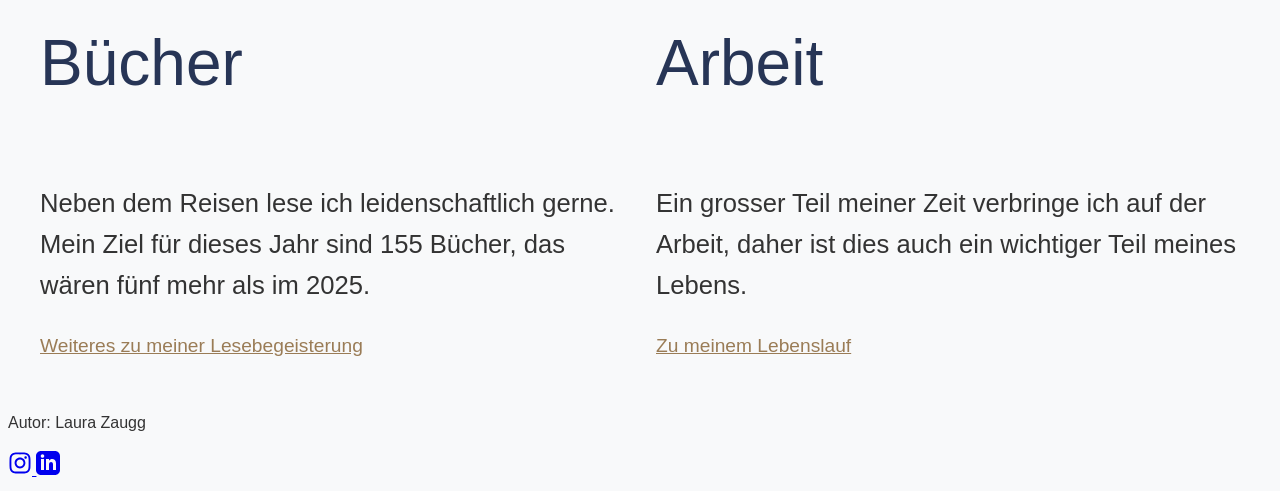
==== commit 213a6051: "accessibility: table, burger, focus" ====
--- a/index.html
+++ b/index.html
@@ -10,8 +10,9 @@
         <title>Landing Page</title>
     </head>
     <body>
-
-        <web-component-header></web-component-header>
+        <header>
+            <web-component-header></web-component-header>
+        </header>
 
         <main>
             <div class="previewContainer" id="aboutMe">
@@ -21,7 +22,7 @@
                         Mein Name ist Laura und ich bin 26 Jahre alt. Ich wohne mit meinem
                         Partner in Selzach im Kanton Solothurn in der Schweiz.
                     </p>
-                    <a href="html/aboutMe.html">Hier erfährst du mehr über mich</a>
+                    <a href="html/aboutMe.html">Mehr über mich</a>
                 </div>
                 <div class="previewImage" id="aboutMeImage">
                     <img src="images/landingPage/me.jpg" alt="Das bin ich, Laura Zaugg">
@@ -35,7 +36,7 @@
                         Eines meiner liebsten Dinge ist das Reisen, durch meine Ausbildung
                         in einem Reisebüro konnte ich mir viel Wissen aneignen.
                     </p>
-                    <a href="html/travel.html">Erfahre mehr über meine Reisen</a>
+                    <a href="html/travel.html">Zu meinen Reisen</a>
                 </div>
                 <div class="previewImage" id="travelImage">
                     <img src="images/landingPage/travel.jpg" alt="Reisebild Split, Kroatien">
@@ -49,7 +50,7 @@
                         Neben dem Reisen lese ich leidenschaftlich gerne. Mein Ziel für dieses
                         Jahr sind 155 Bücher, das wären fünf mehr als im 2025.
                     </p>
-                    <a href="html/books.html">Mehr zu meiner Lesebegeisterung</a>
+                    <a href="html/books.html">Weiteres zu meiner Lesebegeisterung </a>
                 </div>
                 <div class="previewImage" id="booksImage">
                     <img src="images/landingPage/ereader.jpg" alt="Bild lesende Frau von pixabay">
@@ -63,7 +64,7 @@
                         Ein grosser Teil meiner Zeit verbringe ich auf der Arbeit,
                         daher ist dies auch ein wichtiger Teil meines Lebens.
                     </p>
-                    <a href="html/work.html">Hier findest du meinen Lebenslauf</a>
+                    <a href="html/work.html">Zu meinem Lebenslauf</a>
                 </div>
                 <div class="previewImage" id="workImage">
                     <img src="images/landingPage/work.jpg" alt="Abgekürztes iNOCARE AG Logo">
@@ -71,6 +72,8 @@
             </div>
         </main>
 
-        <web-component-footer></web-component-footer>
+        <footer>
+            <web-component-footer></web-component-footer>
+        </footer>
     </body>
 </html>
--- a/css/style.css
+++ b/css/style.css
@@ -1,8 +1,8 @@
 :root {
     --primary-color: #273556;
-    --accent-color: #ab906a;
+    --accent-color: #9a7c56;
     --background-color: #f8f9fa;
-    --heading-color: #3f4f75;
+    --heading-color: #4d688a;
     --text-color: #333333;
 }
 
@@ -50,3 +50,8 @@
     height: auto;
     display: block;
 }
+
+:focus-visible {
+    outline: 3px solid var(--primary-color);
+    outline-offset: 4px;
+}
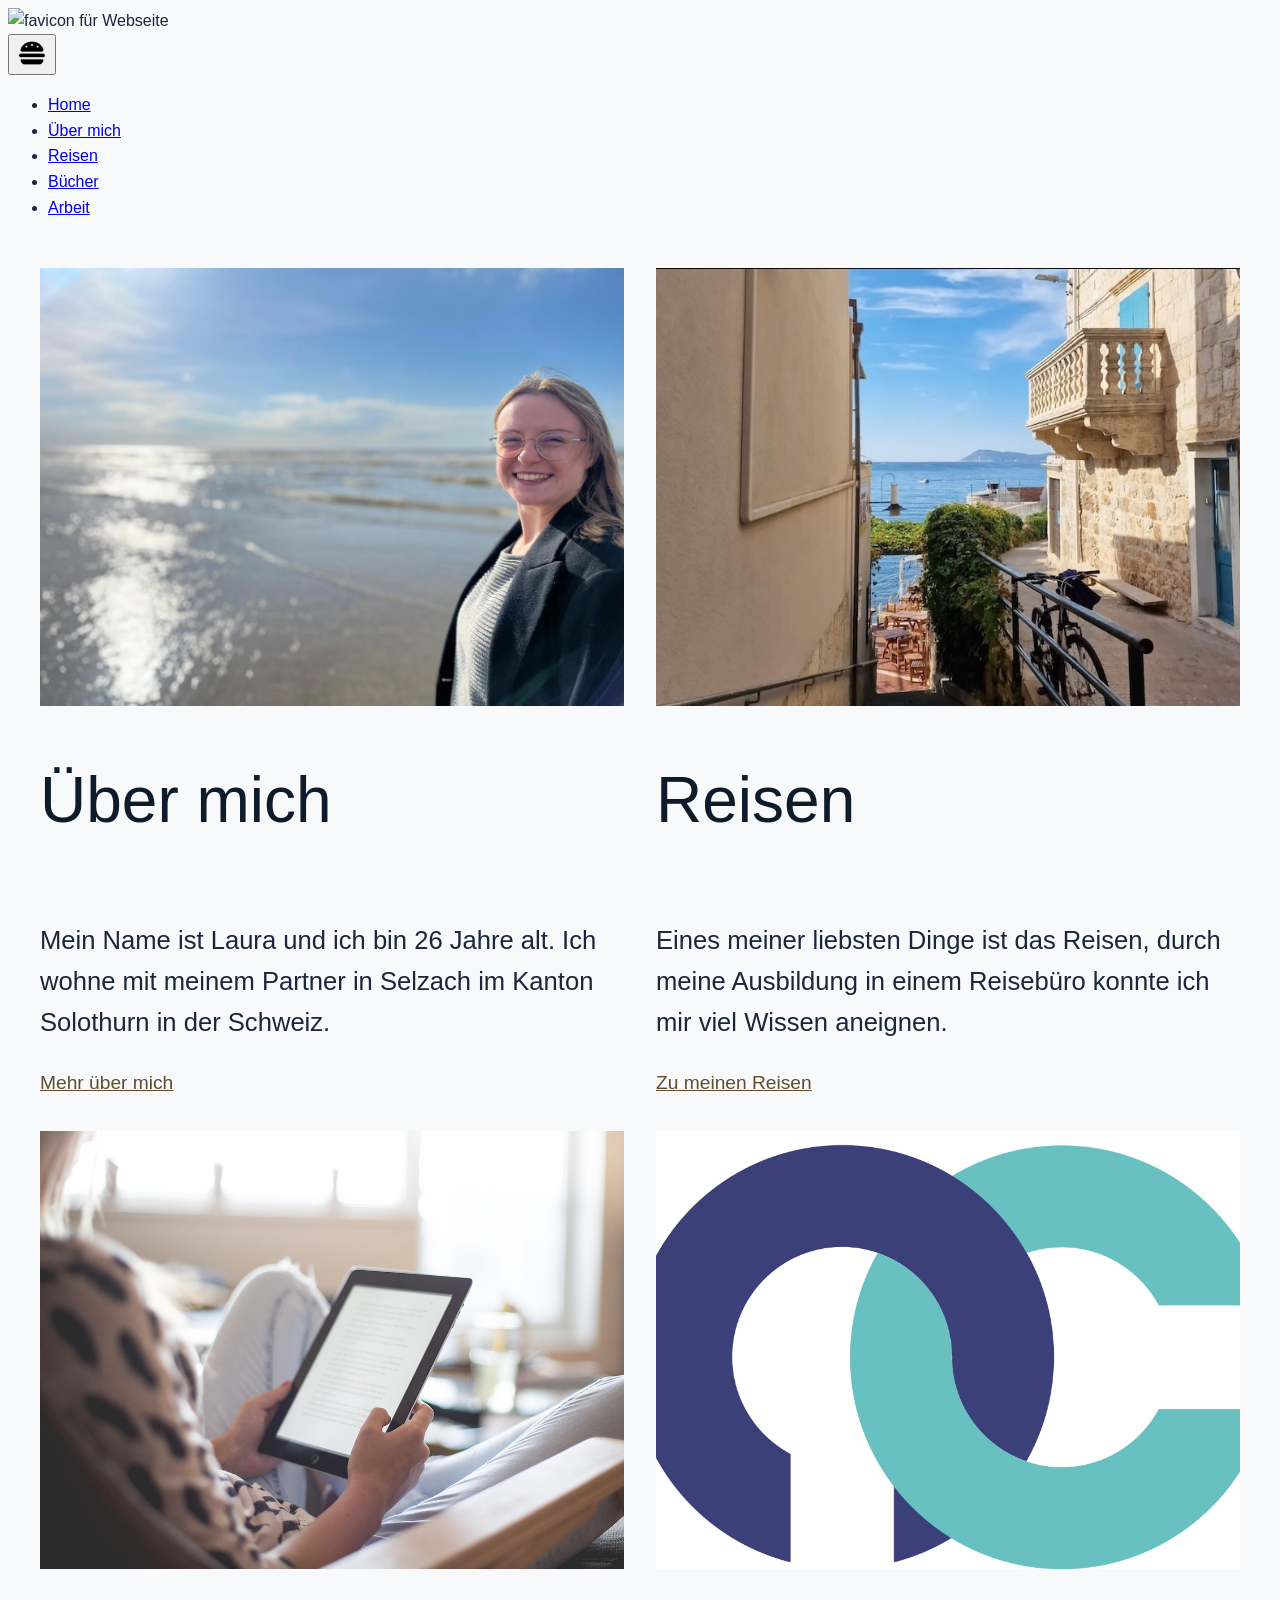
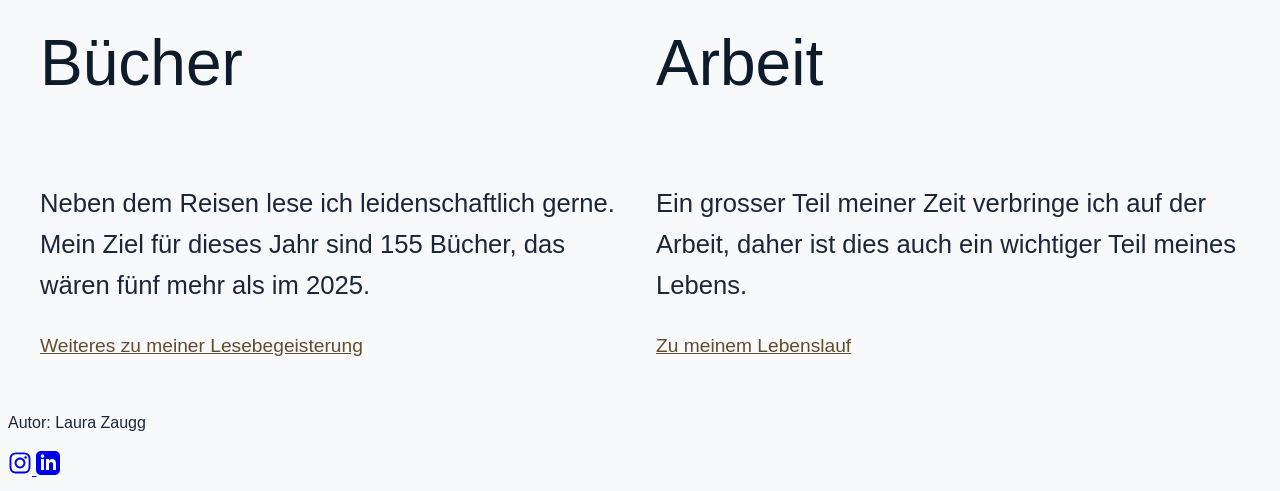
==== commit 929ba105: "Optimize: add favicon" ====
--- a/index.html
+++ b/index.html
@@ -3,11 +3,15 @@
     <head>
         <meta charset="UTF-8">
         <meta name="viewport" content="width=device-width, initial-scale=1.0">
+
         <link rel="stylesheet" href="css/style.css">
         <link rel="stylesheet" href="css/landingpage.css">
+
         <script src="components/header.js" defer></script>
         <script src="components/footer.js" defer></script>
+
         <title>Landing Page</title>
+        <link rel="icon" href="images/favicon.png" type="image/x-icon">
     </head>
     <body>
         <header>
--- a/css/style.css
+++ b/css/style.css
@@ -1,9 +1,10 @@
 :root {
-    --primary-color: #273556;
-    --accent-color: #9a7c56;
+    --primary-color: #0D1B2A;
+    --accent-color: #B08953;
+    --link-color: #624c2e;
     --background-color: #f8f9fa;
     --heading-color: #4d688a;
-    --text-color: #333333;
+    --text-color: #1B263B;
 }
 
 body {
@@ -38,7 +39,7 @@
 
 /* Globale Elemente */
 a {
-    color: var(--accent-color);
+    color: var(--link-color);
 }
 
 a:hover {
